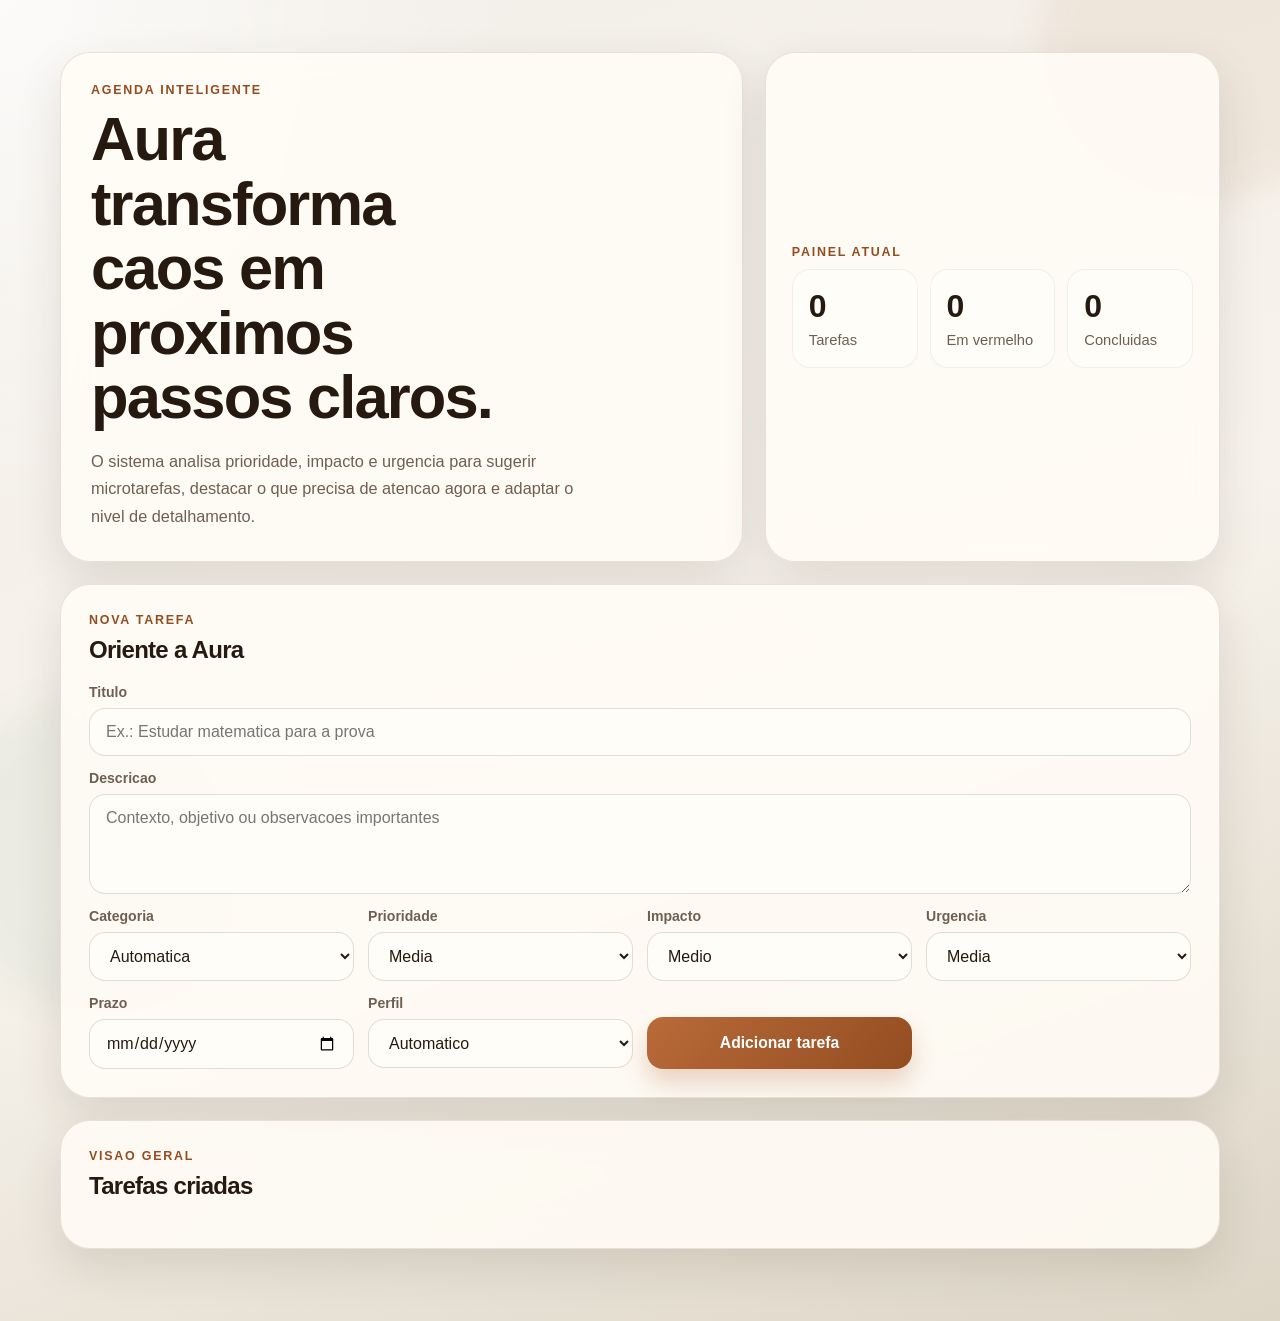
==== fontend/index.html @ 4afb84b1 "primeiro commit" ====
<!DOCTYPE html>
<html lang="pt-BR">
<head>
    <meta charset="UTF-8">
    <meta name="viewport" content="width=device-width, initial-scale=1.0">
    <title>AURA</title>
    <link rel="stylesheet" href="style.css">
</head>
<body>
    <main class="app-shell">
        <section class="hero">
            <div class="hero-copy-block">
                <p class="eyebrow">Agenda inteligente</p>
                <h1>Aura transforma caos em proximos passos claros.</h1>
                <p class="hero-copy">
                    O sistema analisa prioridade, impacto e urgencia para sugerir microtarefas,
                    destacar o que precisa de atencao agora e adaptar o nivel de detalhamento.
                </p>
            </div>

            <div class="hero-card">
                <p class="section-label">Painel atual</p>
                <div class="hero-metrics">
                    <div>
                        <strong id="metric-total">0</strong>
                        <span>Tarefas</span>
                    </div>
                    <div>
                        <strong id="metric-alerta">0</strong>
                        <span>Em vermelho</span>
                    </div>
                    <div>
                        <strong id="metric-concluidas">0</strong>
                        <span>Concluidas</span>
                    </div>
                </div>
            </div>
        </section>

        <section class="panel">
            <div class="panel-header">
                <div>
                    <p class="section-label">Nova tarefa</p>
                    <h2>Oriente a Aura</h2>
                </div>
            </div>

            <div class="composer">
                <div class="field field-full">
                    <label for="titulo">Titulo</label>
                    <input id="titulo" placeholder="Ex.: Estudar matematica para a prova">
                </div>

                <div class="field field-full">
                    <label for="descricao">Descricao</label>
                    <textarea id="descricao" placeholder="Contexto, objetivo ou observacoes importantes"></textarea>
                </div>

                <div class="field">
                    <label for="categoria">Categoria</label>
                    <select id="categoria">
                        <option value="">Automatica</option>
                        <option value="estudo">Estudo</option>
                        <option value="trabalho">Trabalho</option>
                        <option value="saude">Saude</option>
                        <option value="geral">Geral</option>
                    </select>
                </div>

                <div class="field">
                    <label for="prioridade">Prioridade</label>
                    <select id="prioridade">
                        <option value="baixa">Baixa</option>
                        <option value="media" selected>Media</option>
                        <option value="alta">Alta</option>
                    </select>
                </div>

                <div class="field">
                    <label for="impacto">Impacto</label>
                    <select id="impacto">
                        <option value="1">Baixo</option>
                        <option value="2" selected>Medio</option>
                        <option value="3">Alto</option>
                    </select>
                </div>

                <div class="field">
                    <label for="urgencia">Urgencia</label>
                    <select id="urgencia">
                        <option value="1">Baixa</option>
                        <option value="2" selected>Media</option>
                        <option value="3">Alta</option>
                    </select>
                </div>

                <div class="field">
                    <label for="prazo">Prazo</label>
                    <input id="prazo" type="date">
                </div>

                <div class="field">
                    <label for="perfil">Perfil</label>
                    <select id="perfil">
                        <option value="">Automatico</option>
                        <option value="simples">Simples</option>
                        <option value="medio">Medio</option>
                        <option value="detalhista">Detalhista</option>
                    </select>
                </div>

                <div class="field actions">
                    <button onclick="criar()">Adicionar tarefa</button>
                </div>
            </div>
        </section>

        <section class="panel">
            <div class="panel-header">
                <div>
                    <p class="section-label">Visao geral</p>
                    <h2>Tarefas criadas</h2>
                </div>
            </div>

            <ul id="lista" class="task-list"></ul>
        </section>
    </main>

    <script src="script.js"></script>
</body>
</html>
---- fontend/style.css ----
:root {
    --bg: #f2eee8;
    --bg-accent: #ddd5c6;
    --surface: rgba(255, 252, 246, 0.9);
    --surface-strong: #fffdf8;
    --line: rgba(92, 76, 57, 0.14);
    --text: #26190f;
    --muted: #6f5f51;
    --brand: #b96a39;
    --brand-strong: #934d21;
    --brand-soft: rgba(185, 106, 57, 0.12);
    --danger-soft: rgba(199, 70, 57, 0.14);
    --warn-soft: rgba(209, 143, 45, 0.18);
    --safe-soft: rgba(78, 138, 98, 0.16);
    --danger: #c74639;
    --warn: #b17a12;
    --safe: #2f8f57;
    --shadow: 0 18px 45px rgba(61, 42, 22, 0.12);
    --radius-lg: 30px;
    --radius-md: 20px;
    --radius-sm: 14px;
}

* {
    box-sizing: border-box;
}

body {
    margin: 0;
    min-height: 100vh;
    font-family: "Segoe UI", "Trebuchet MS", sans-serif;
    color: var(--text);
    background:
        radial-gradient(circle at top left, rgba(255, 255, 255, 0.76), transparent 28%),
        linear-gradient(160deg, var(--bg) 0%, #f7f3ec 52%, var(--bg-accent) 100%);
}

body::before,
body::after {
    content: "";
    position: fixed;
    width: 320px;
    height: 320px;
    border-radius: 50%;
    pointer-events: none;
    filter: blur(18px);
    opacity: 0.45;
    z-index: 0;
}

body::before {
    top: -120px;
    right: -80px;
    background: rgba(185, 106, 57, 0.18);
}

body::after {
    bottom: -110px;
    left: -60px;
    background: rgba(78, 138, 98, 0.14);
}

.app-shell {
    position: relative;
    z-index: 1;
    width: min(1160px, calc(100% - 32px));
    margin: 0 auto;
    padding: 52px 0 72px;
}

.hero {
    display: grid;
    grid-template-columns: minmax(0, 1.2fr) minmax(280px, 0.8fr);
    gap: 22px;
    align-items: stretch;
    margin-bottom: 22px;
}

.hero-copy-block,
.hero-card,
.panel {
    background: var(--surface);
    border: 1px solid var(--line);
    border-radius: var(--radius-lg);
    box-shadow: var(--shadow);
    backdrop-filter: blur(16px);
}

.hero-copy-block {
    padding: 30px;
}

.hero-card {
    padding: 26px;
    display: flex;
    flex-direction: column;
    justify-content: center;
}

.eyebrow,
.section-label {
    margin: 0 0 10px;
    font-size: 0.78rem;
    font-weight: 700;
    letter-spacing: 0.14em;
    text-transform: uppercase;
    color: var(--brand-strong);
}

.hero h1,
.panel h2 {
    margin: 0;
    line-height: 1.05;
    letter-spacing: -0.03em;
}

.hero h1 {
    font-size: clamp(2.2rem, 4.8vw, 4.2rem);
    max-width: 12ch;
}

.hero-copy {
    margin: 18px 0 0;
    max-width: 56ch;
    font-size: 1.02rem;
    line-height: 1.7;
    color: var(--muted);
}

.hero-metrics {
    display: grid;
    grid-template-columns: repeat(3, 1fr);
    gap: 12px;
}

.hero-metrics div {
    background: var(--surface-strong);
    border-radius: 18px;
    padding: 18px 16px;
    border: 1px solid rgba(92, 76, 57, 0.08);
}

.hero-metrics strong {
    display: block;
    font-size: 2rem;
    margin-bottom: 6px;
}

.hero-metrics span {
    color: var(--muted);
    font-size: 0.92rem;
}

.panel {
    padding: 28px;
}

.panel + .panel {
    margin-top: 22px;
}

.panel-header {
    display: flex;
    align-items: center;
    justify-content: space-between;
    gap: 16px;
    margin-bottom: 22px;
}

.composer {
    display: grid;
    grid-template-columns: repeat(4, minmax(0, 1fr));
    gap: 14px;
}

.field {
    display: flex;
    flex-direction: column;
    gap: 8px;
}

.field-full {
    grid-column: 1 / -1;
}

.field.actions {
    justify-content: flex-end;
}

label {
    font-size: 0.88rem;
    color: var(--muted);
    font-weight: 600;
}

input,
select,
textarea,
button {
    font: inherit;
}

input,
select,
textarea {
    width: 100%;
    padding: 14px 16px;
    border: 1px solid rgba(94, 74, 52, 0.18);
    border-radius: 16px;
    background: var(--surface-strong);
    color: var(--text);
    outline: none;
    transition: border-color 0.2s ease, box-shadow 0.2s ease, transform 0.2s ease;
}

textarea {
    min-height: 100px;
    resize: vertical;
}

input:focus,
select:focus,
textarea:focus {
    border-color: rgba(185, 106, 57, 0.48);
    box-shadow: 0 0 0 4px var(--brand-soft);
    transform: translateY(-1px);
}

button {
    border: none;
    border-radius: 16px;
    padding: 0 22px;
    min-height: 52px;
    background: linear-gradient(135deg, var(--brand) 0%, var(--brand-strong) 100%);
    color: white;
    font-size: 0.98rem;
    font-weight: 700;
    cursor: pointer;
    transition: transform 0.2s ease, box-shadow 0.2s ease, filter 0.2s ease;
    box-shadow: 0 14px 24px rgba(169, 85, 37, 0.24);
}

button:hover {
    transform: translateY(-1px);
    filter: brightness(1.03);
}

.ghost-button {
    min-height: 40px;
    padding: 0 14px;
    font-size: 0.9rem;
    background: rgba(38, 25, 15, 0.06);
    color: var(--text);
    box-shadow: none;
}

.task-list,
.micro-list {
    list-style: none;
    margin: 0;
    padding: 0;
}

.task-list {
    display: grid;
    gap: 18px;
}

.task-card {
    background: var(--surface-strong);
    border: 1px solid rgba(94, 74, 52, 0.1);
    border-left: 6px solid transparent;
    border-radius: var(--radius-md);
    padding: 18px;
    box-shadow: 0 10px 24px rgba(61, 42, 22, 0.06);
}

.task-card.tone-vermelho {
    border-left-color: var(--danger);
}

.task-card.tone-amarelo {
    border-left-color: var(--warn);
}

.task-card.tone-verde {
    border-left-color: var(--safe);
}

.task-head {
    display: flex;
    justify-content: space-between;
    gap: 12px;
    align-items: flex-start;
    margin-bottom: 14px;
}

.task-title-block strong {
    display: block;
    font-size: 1.08rem;
    margin-bottom: 6px;
}

.task-title-block p,
.task-description,
.history-note,
.micro-heading,
.progress-label {
    margin: 0;
    color: var(--muted);
    line-height: 1.5;
}

.task-meta {
    display: flex;
    gap: 8px;
    flex-wrap: wrap;
    margin-bottom: 14px;
}

.badge {
    display: inline-flex;
    align-items: center;
    gap: 8px;
    padding: 8px 12px;
    border-radius: 999px;
    background: rgba(38, 25, 15, 0.06);
    color: var(--text);
    font-size: 0.84rem;
    font-weight: 600;
}

.badge-pill {
    text-transform: capitalize;
}

.tone-vermelho {
    background: var(--danger-soft);
    color: var(--danger);
}

.tone-amarelo {
    background: var(--warn-soft);
    color: var(--warn);
}

.tone-verde {
    background: var(--safe-soft);
    color: var(--safe);
}

.task-description {
    margin-bottom: 14px;
}

.progress-wrapper {
    margin-bottom: 14px;
}

.progress-label {
    margin-bottom: 8px;
    font-size: 0.9rem;
}

.progress-track {
    width: 100%;
    height: 12px;
    background: rgba(38, 25, 15, 0.08);
    border-radius: 999px;
    overflow: hidden;
}

.progress-fill {
    height: 100%;
    border-radius: 999px;
}

.progress-fill.tone-vermelho {
    background: linear-gradient(90deg, #de776a 0%, var(--danger) 100%);
}

.progress-fill.tone-amarelo {
    background: linear-gradient(90deg, #e6c36e 0%, var(--warn) 100%);
}

.progress-fill.tone-verde {
    background: linear-gradient(90deg, #74be90 0%, var(--safe) 100%);
}

.history-note {
    margin-bottom: 12px;
    font-size: 0.9rem;
}

.micro-heading {
    margin-bottom: 10px;
    font-weight: 700;
    color: var(--text);
}

.micro-list {
    display: grid;
    gap: 10px;
}

.micro-list li {
    display: flex;
    justify-content: space-between;
    gap: 12px;
    align-items: center;
    padding: 13px 14px;
    border-radius: var(--radius-sm);
    background: #f7f1e8;
}

.micro-copy {
    display: flex;
    flex-direction: column;
    gap: 4px;
}

.micro-copy strong {
    font-size: 0.96rem;
}

.micro-copy span {
    color: var(--muted);
    font-size: 0.88rem;
}

.micro-list li.is-done {
    opacity: 0.8;
    background: rgba(78, 138, 98, 0.12);
}

@media (max-width: 920px) {
    .hero {
        grid-template-columns: 1fr;
    }

    .composer {
        grid-template-columns: repeat(2, minmax(0, 1fr));
    }
}

@media (max-width: 720px) {
    .app-shell {
        width: min(100% - 18px, 1160px);
        padding: 24px 0 44px;
    }

    .hero-copy-block,
    .hero-card,
    .panel {
        padding: 20px;
        border-radius: 22px;
    }

    .hero-metrics {
        grid-template-columns: 1fr;
    }

    .composer {
        grid-template-columns: 1fr;
    }

    .task-head,
    .micro-list li {
        flex-direction: column;
        align-items: stretch;
    }

    button,
    .ghost-button {
        width: 100%;
    }
}
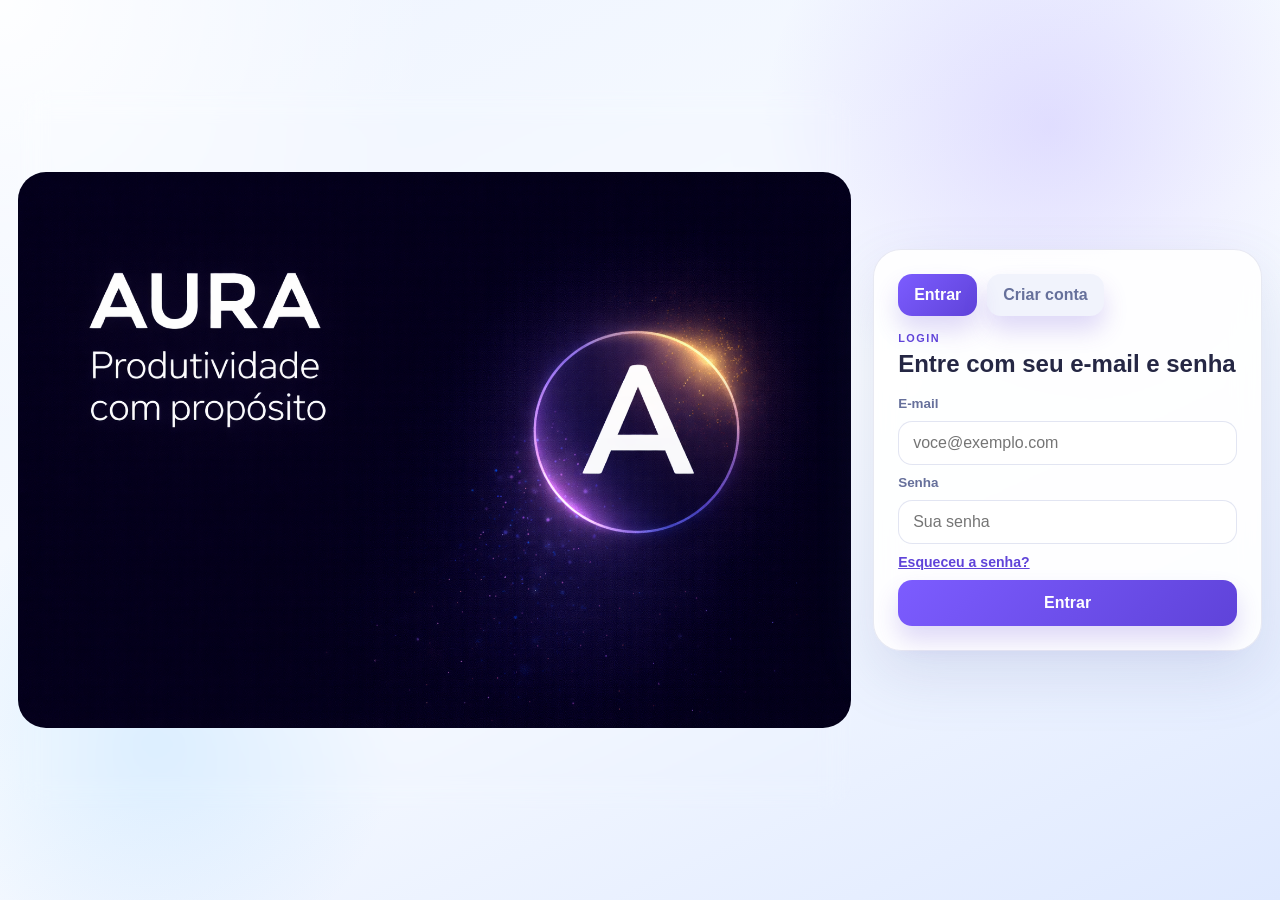
==== commit 96d433a4: "comit agenda" ====
--- a/fontend/index.html
+++ b/fontend/index.html
@@ -7,123 +7,180 @@
     <link rel="stylesheet" href="style.css">
 </head>
 <body>
-    <main class="app-shell">
-        <section class="hero">
-            <div class="hero-copy-block">
-                <p class="eyebrow">Agenda inteligente</p>
-                <h1>Aura transforma caos em proximos passos claros.</h1>
-                <p class="hero-copy">
-                    O sistema analisa prioridade, impacto e urgencia para sugerir microtarefas,
-                    destacar o que precisa de atencao agora e adaptar o nivel de detalhamento.
-                </p>
+    <section id="auth-screen" class="auth-shell">
+        <div class="auth-panel auth-brand-panel">
+            <img src="aura-hero.png" alt="AURA produtividade com propósito" class="auth-brand-image">
+        </div>
+
+        <div class="auth-panel auth-form-panel">
+            <div class="auth-tabs">
+                <button id="tab-login" class="auth-tab is-active" type="button">Entrar</button>
+                <button id="tab-register" class="auth-tab" type="button">Criar conta</button>
             </div>
 
-            <div class="hero-card">
-                <p class="section-label">Painel atual</p>
-                <div class="hero-metrics">
+            <div id="auth-feedback" class="auth-feedback"></div>
+
+            <form id="login-form" class="auth-form">
+                <div class="auth-copy">
+                    <p class="section-label">Login</p>
+                    <h1>Entre com seu e-mail e senha</h1>
+                </div>
+
+                <label for="login-email">E-mail</label>
+                <input id="login-email" type="email" placeholder="voce@exemplo.com" autocomplete="email">
+
+                <label for="login-password">Senha</label>
+                <input id="login-password" type="password" placeholder="Sua senha" autocomplete="current-password">
+                <button type="button" class="forgot-password-button">Esqueceu a senha?</button>
+
+                <button type="submit">Entrar</button>
+            </form>
+
+            <form id="register-form" class="auth-form is-hidden">
+                <div class="auth-copy">
+                    <p class="section-label">Cadastro</p>
+                    <h1>Crie sua conta</h1>
+                </div>
+
+                <label for="register-name">Nome</label>
+                <input id="register-name" type="text" placeholder="Seu nome">
+
+                <label for="register-email">E-mail</label>
+                <input id="register-email" type="email" placeholder="voce@exemplo.com" autocomplete="email">
+
+                <label for="register-password">Senha</label>
+                <input id="register-password" type="password" placeholder="Crie uma senha" autocomplete="new-password">
+
+                <button type="submit">Criar conta</button>
+            </form>
+        </div>
+    </section>
+
+    <main id="app-screen" class="app-shell is-hidden">
+        <header class="app-topbar">
+            <div class="profile-area">
+                <button id="profile-button" class="profile-button" type="button" aria-label="Abrir menu do perfil">
+                    <span id="profile-initial">A</span>
+                </button>
+                <div id="profile-menu" class="profile-menu">
+                    <p id="profile-name">Perfil AURA</p>
+                    <p id="profile-email" class="profile-email"></p>
+                    <button id="logout-button" type="button" class="logout-button">Logout</button>
+                </div>
+            </div>
+        </header>
+
+        <section class="intro-grid">
+            <article class="brand-card">
+                <img src="aura-logo-card.png" alt="Logo AURA" class="brand-card-logo">
+                <div class="brand-card-copy">
+                    <strong>AURA</strong>
+                    <span>produtividade com propósito</span>
+                </div>
+            </article>
+
+            <section class="composer-card">
+                <div class="composer-header">
                     <div>
-                        <strong id="metric-total">0</strong>
-                        <span>Tarefas</span>
+                        <p class="section-label">Nova tarefa</p>
+                        <h2>Oriente a aura...</h2>
                     </div>
-                    <div>
-                        <strong id="metric-alerta">0</strong>
-                        <span>Em vermelho</span>
+                    <p class="composer-copy">Adicione suas tarefas em uma area mais objetiva e acompanhe tudo no quadro logo abaixo.</p>
+                </div>
+
+                <div class="composer compact-composer">
+                    <div class="field field-wide">
+                        <label for="titulo">Tarefa</label>
+                        <input id="titulo" placeholder="Ex.: Estudar matematica para a prova">
                     </div>
-                    <div>
-                        <strong id="metric-concluidas">0</strong>
-                        <span>Concluidas</span>
+
+                    <div class="field field-wide">
+                        <label for="descricao">Descricao</label>
+                        <textarea id="descricao" placeholder="Contexto, objetivo ou observacoes importantes"></textarea>
+                    </div>
+
+                    <div class="field">
+                        <label for="categoria">Categoria</label>
+                        <select id="categoria">
+                            <option value="">Automatica</option>
+                            <option value="estudo">Estudo</option>
+                            <option value="trabalho">Trabalho</option>
+                            <option value="saude">Saude</option>
+                            <option value="geral">Geral</option>
+                        </select>
+                    </div>
+
+                    <div class="field">
+                        <label for="prioridade">Prioridade</label>
+                        <select id="prioridade">
+                            <option value="baixa">Baixa</option>
+                            <option value="media" selected>Media</option>
+                            <option value="alta">Alta</option>
+                        </select>
+                    </div>
+
+                    <div class="field">
+                        <label for="prazo">Prazo</label>
+                        <input id="prazo" type="date">
+                    </div>
+
+                    <div class="field actions">
+                        <button onclick="criar()">Adicionar tarefa</button>
+                    </div>
+                </div>
+            </section>
+        </section>
+
+        <section class="board-panel">
+            <div class="board-header">
+                <div>
+                    <p class="section-label">Quadro</p>
+                    <h2>Suas tarefas em destaque</h2>
+                </div>
+                <div class="board-summary">
+                    <p class="board-copy" id="hero-note">Crie sua primeira tarefa para ver o ritmo da semana.</p>
+                    <div class="priority-legend">
+                        <span class="legend-item legend-red">Vermelho = urgencia alta</span>
+                        <span class="legend-item legend-yellow">Amarelo = intermediaria</span>
+                        <span class="legend-item legend-green">Verde = prioridade baixa</span>
                     </div>
                 </div>
             </div>
-        </section>
 
-        <section class="panel">
-            <div class="panel-header">
-                <div>
-                    <p class="section-label">Nova tarefa</p>
-                    <h2>Oriente a Aura</h2>
-                </div>
+            <div class="kanban-board">
+                <section class="kanban-column column-fazer">
+                    <div class="kanban-header">
+                        <div>
+                            <p class="section-label">Pendentes</p>
+                            <h3>Tarefas pendentes</h3>
+                        </div>
+                        <span class="group-counter" id="contador-fazer">0</span>
+                    </div>
+                    <ul id="lista-fazer" class="task-list"></ul>
+                </section>
+
+                <section class="kanban-column column-fazendo">
+                    <div class="kanban-header">
+                        <div>
+                            <p class="section-label">Em andamento</p>
+                            <h3>Tarefas em andamento</h3>
+                        </div>
+                        <span class="group-counter" id="contador-fazendo">0</span>
+                    </div>
+                    <ul id="lista-fazendo" class="task-list"></ul>
+                </section>
+
+                <section class="kanban-column column-feito">
+                    <div class="kanban-header">
+                        <div>
+                            <p class="section-label">Concluidas</p>
+                            <h3>Tarefas concluídas</h3>
+                        </div>
+                        <span class="group-counter" id="contador-feito">0</span>
+                    </div>
+                    <ul id="lista-feito" class="task-list"></ul>
+                </section>
             </div>
-
-            <div class="composer">
-                <div class="field field-full">
-                    <label for="titulo">Titulo</label>
-                    <input id="titulo" placeholder="Ex.: Estudar matematica para a prova">
-                </div>
-
-                <div class="field field-full">
-                    <label for="descricao">Descricao</label>
-                    <textarea id="descricao" placeholder="Contexto, objetivo ou observacoes importantes"></textarea>
-                </div>
-
-                <div class="field">
-                    <label for="categoria">Categoria</label>
-                    <select id="categoria">
-                        <option value="">Automatica</option>
-                        <option value="estudo">Estudo</option>
-                        <option value="trabalho">Trabalho</option>
-                        <option value="saude">Saude</option>
-                        <option value="geral">Geral</option>
-                    </select>
-                </div>
-
-                <div class="field">
-                    <label for="prioridade">Prioridade</label>
-                    <select id="prioridade">
-                        <option value="baixa">Baixa</option>
-                        <option value="media" selected>Media</option>
-                        <option value="alta">Alta</option>
-                    </select>
-                </div>
-
-                <div class="field">
-                    <label for="impacto">Impacto</label>
-                    <select id="impacto">
-                        <option value="1">Baixo</option>
-                        <option value="2" selected>Medio</option>
-                        <option value="3">Alto</option>
-                    </select>
-                </div>
-
-                <div class="field">
-                    <label for="urgencia">Urgencia</label>
-                    <select id="urgencia">
-                        <option value="1">Baixa</option>
-                        <option value="2" selected>Media</option>
-                        <option value="3">Alta</option>
-                    </select>
-                </div>
-
-                <div class="field">
-                    <label for="prazo">Prazo</label>
-                    <input id="prazo" type="date">
-                </div>
-
-                <div class="field">
-                    <label for="perfil">Perfil</label>
-                    <select id="perfil">
-                        <option value="">Automatico</option>
-                        <option value="simples">Simples</option>
-                        <option value="medio">Medio</option>
-                        <option value="detalhista">Detalhista</option>
-                    </select>
-                </div>
-
-                <div class="field actions">
-                    <button onclick="criar()">Adicionar tarefa</button>
-                </div>
-            </div>
-        </section>
-
-        <section class="panel">
-            <div class="panel-header">
-                <div>
-                    <p class="section-label">Visao geral</p>
-                    <h2>Tarefas criadas</h2>
-                </div>
-            </div>
-
-            <ul id="lista" class="task-list"></ul>
         </section>
     </main>
 
--- a/fontend/style.css
+++ b/fontend/style.css
@@ -1,24 +1,25 @@
 :root {
-    --bg: #f2eee8;
-    --bg-accent: #ddd5c6;
-    --surface: rgba(255, 252, 246, 0.9);
-    --surface-strong: #fffdf8;
-    --line: rgba(92, 76, 57, 0.14);
-    --text: #26190f;
-    --muted: #6f5f51;
-    --brand: #b96a39;
-    --brand-strong: #934d21;
-    --brand-soft: rgba(185, 106, 57, 0.12);
-    --danger-soft: rgba(199, 70, 57, 0.14);
-    --warn-soft: rgba(209, 143, 45, 0.18);
-    --safe-soft: rgba(78, 138, 98, 0.16);
-    --danger: #c74639;
-    --warn: #b17a12;
-    --safe: #2f8f57;
-    --shadow: 0 18px 45px rgba(61, 42, 22, 0.12);
-    --radius-lg: 30px;
-    --radius-md: 20px;
-    --radius-sm: 14px;
+    --bg: #eef4ff;
+    --bg-accent: #dfe9ff;
+    --violet: #7c5cff;
+    --violet-strong: #5f43d9;
+    --sky: #83c8ff;
+    --surface: rgba(255, 255, 255, 0.9);
+    --surface-strong: #ffffff;
+    --text: #252744;
+    --muted: #66709b;
+    --line: rgba(91, 100, 163, 0.14);
+    --danger: #ef5350;
+    --danger-soft: rgba(239, 83, 80, 0.16);
+    --warn: #f2c94c;
+    --warn-soft: rgba(242, 201, 76, 0.18);
+    --safe: #43c27c;
+    --safe-soft: rgba(67, 194, 124, 0.16);
+    --shadow: 0 24px 60px rgba(92, 103, 171, 0.16);
+    --radius-xl: 40px;
+    --radius-lg: 28px;
+    --radius-md: 22px;
+    --radius-sm: 16px;
 }
 
 * {
@@ -28,169 +29,162 @@
 body {
     margin: 0;
     min-height: 100vh;
-    font-family: "Segoe UI", "Trebuchet MS", sans-serif;
+    font-family: "Trebuchet MS", "Segoe UI", sans-serif;
     color: var(--text);
     background:
-        radial-gradient(circle at top left, rgba(255, 255, 255, 0.76), transparent 28%),
-        linear-gradient(160deg, var(--bg) 0%, #f7f3ec 52%, var(--bg-accent) 100%);
-}
-
-body::before,
-body::after {
-    content: "";
-    position: fixed;
-    width: 320px;
-    height: 320px;
-    border-radius: 50%;
-    pointer-events: none;
-    filter: blur(18px);
-    opacity: 0.45;
-    z-index: 0;
-}
-
-body::before {
-    top: -120px;
-    right: -80px;
-    background: rgba(185, 106, 57, 0.18);
-}
-
-body::after {
-    bottom: -110px;
-    left: -60px;
-    background: rgba(78, 138, 98, 0.14);
-}
-
+        radial-gradient(circle at top left, rgba(255, 255, 255, 0.94), transparent 28%),
+        radial-gradient(circle at 82% 14%, rgba(124, 92, 255, 0.18), transparent 22%),
+        radial-gradient(circle at 12% 82%, rgba(131, 200, 255, 0.24), transparent 18%),
+        linear-gradient(155deg, var(--bg) 0%, #f8fbff 52%, var(--bg-accent) 100%);
+}
+
+.is-hidden {
+    display: none !important;
+}
+
+.auth-shell,
 .app-shell {
-    position: relative;
-    z-index: 1;
-    width: min(1160px, calc(100% - 32px));
+    width: min(1320px, calc(100% - 36px));
     margin: 0 auto;
-    padding: 52px 0 72px;
-}
-
-.hero {
+}
+
+.auth-shell {
+    min-height: 100vh;
     display: grid;
-    grid-template-columns: minmax(0, 1.2fr) minmax(280px, 0.8fr);
+    grid-template-columns: minmax(0, 1.5fr) minmax(340px, 0.7fr);
     gap: 22px;
-    align-items: stretch;
-    margin-bottom: 22px;
-}
-
-.hero-copy-block,
-.hero-card,
-.panel {
+    align-items: center;
+    padding: 24px 0;
+}
+
+.auth-panel,
+.brand-card,
+.composer-card,
+.board-panel {
     background: var(--surface);
     border: 1px solid var(--line);
     border-radius: var(--radius-lg);
     box-shadow: var(--shadow);
-    backdrop-filter: blur(16px);
-}
-
-.hero-copy-block {
-    padding: 30px;
-}
-
-.hero-card {
-    padding: 26px;
+    backdrop-filter: blur(14px);
+}
+
+.auth-brand-panel {
+    padding: 0;
+    min-height: 720px;
+    display: flex;
+    align-items: center;
+    justify-content: center;
+    overflow: hidden;
+    border: none;
+    background: transparent;
+    box-shadow: none;
+}
+
+.auth-brand-image,
+.brand-card-image {
+    width: 100%;
+    height: 100%;
+    display: block;
+    border-radius: inherit;
+    object-fit: cover;
+}
+
+.auth-form-panel {
+    padding: 24px;
+}
+
+.auth-tabs {
+    display: flex;
+    gap: 10px;
+    margin-bottom: 16px;
+}
+
+.auth-tab {
+    min-height: 42px;
+    padding: 0 16px;
+    border: none;
+    border-radius: 14px;
+    background: rgba(95, 112, 213, 0.08);
+    color: var(--muted);
+    font-weight: 800;
+    cursor: pointer;
+}
+
+.auth-tab.is-active {
+    background: linear-gradient(135deg, var(--violet) 0%, var(--violet-strong) 100%);
+    color: white;
+}
+
+.auth-feedback {
+    display: none;
+    margin-bottom: 14px;
+    padding: 12px 14px;
+    border-radius: 14px;
+    font-size: 0.9rem;
+    font-weight: 700;
+}
+
+.auth-feedback.is-visible {
+    display: block;
+}
+
+.auth-feedback.type-error {
+    background: var(--danger-soft);
+    color: var(--danger);
+}
+
+.auth-feedback.type-success {
+    background: rgba(67, 194, 124, 0.16);
+    color: var(--safe);
+}
+
+.auth-form {
     display: flex;
     flex-direction: column;
-    justify-content: center;
-}
-
-.eyebrow,
+    gap: 10px;
+}
+
+.forgot-password-button {
+    align-self: flex-start;
+    min-height: auto;
+    padding: 0;
+    background: transparent;
+    box-shadow: none;
+    color: var(--violet-strong);
+    font-size: 0.88rem;
+    font-weight: 700;
+    text-decoration: underline;
+}
+
+.forgot-password-button:hover {
+    transform: none;
+    filter: none;
+}
+
+.auth-copy {
+    margin-bottom: 8px;
+}
+
+.auth-copy h1,
+.composer-header h2,
+.board-header h2,
+.kanban-header h3 {
+    margin: 0;
+}
+
 .section-label {
-    margin: 0 0 10px;
-    font-size: 0.78rem;
-    font-weight: 700;
+    margin: 0 0 6px;
+    font-size: 0.68rem;
+    font-weight: 800;
     letter-spacing: 0.14em;
     text-transform: uppercase;
-    color: var(--brand-strong);
-}
-
-.hero h1,
-.panel h2 {
-    margin: 0;
-    line-height: 1.05;
-    letter-spacing: -0.03em;
-}
-
-.hero h1 {
-    font-size: clamp(2.2rem, 4.8vw, 4.2rem);
-    max-width: 12ch;
-}
-
-.hero-copy {
-    margin: 18px 0 0;
-    max-width: 56ch;
-    font-size: 1.02rem;
-    line-height: 1.7;
+    color: var(--violet-strong);
+}
+
+label {
+    font-size: 0.84rem;
     color: var(--muted);
-}
-
-.hero-metrics {
-    display: grid;
-    grid-template-columns: repeat(3, 1fr);
-    gap: 12px;
-}
-
-.hero-metrics div {
-    background: var(--surface-strong);
-    border-radius: 18px;
-    padding: 18px 16px;
-    border: 1px solid rgba(92, 76, 57, 0.08);
-}
-
-.hero-metrics strong {
-    display: block;
-    font-size: 2rem;
-    margin-bottom: 6px;
-}
-
-.hero-metrics span {
-    color: var(--muted);
-    font-size: 0.92rem;
-}
-
-.panel {
-    padding: 28px;
-}
-
-.panel + .panel {
-    margin-top: 22px;
-}
-
-.panel-header {
-    display: flex;
-    align-items: center;
-    justify-content: space-between;
-    gap: 16px;
-    margin-bottom: 22px;
-}
-
-.composer {
-    display: grid;
-    grid-template-columns: repeat(4, minmax(0, 1fr));
-    gap: 14px;
-}
-
-.field {
-    display: flex;
-    flex-direction: column;
-    gap: 8px;
-}
-
-.field-full {
-    grid-column: 1 / -1;
-}
-
-.field.actions {
-    justify-content: flex-end;
-}
-
-label {
-    font-size: 0.88rem;
-    color: var(--muted);
-    font-weight: 600;
+    font-weight: 700;
 }
 
 input,
@@ -204,40 +198,38 @@
 select,
 textarea {
     width: 100%;
-    padding: 14px 16px;
-    border: 1px solid rgba(94, 74, 52, 0.18);
-    border-radius: 16px;
-    background: var(--surface-strong);
+    padding: 12px 14px;
+    border: 1px solid rgba(97, 111, 181, 0.18);
+    border-radius: 14px;
+    background: rgba(255, 255, 255, 0.92);
     color: var(--text);
     outline: none;
     transition: border-color 0.2s ease, box-shadow 0.2s ease, transform 0.2s ease;
 }
 
 textarea {
-    min-height: 100px;
+    min-height: 64px;
     resize: vertical;
 }
 
 input:focus,
 select:focus,
 textarea:focus {
-    border-color: rgba(185, 106, 57, 0.48);
-    box-shadow: 0 0 0 4px var(--brand-soft);
-    transform: translateY(-1px);
+    border-color: rgba(124, 92, 255, 0.4);
+    box-shadow: 0 0 0 4px rgba(124, 92, 255, 0.12);
 }
 
 button {
+    min-height: 46px;
     border: none;
-    border-radius: 16px;
-    padding: 0 22px;
-    min-height: 52px;
-    background: linear-gradient(135deg, var(--brand) 0%, var(--brand-strong) 100%);
+    border-radius: 14px;
+    padding: 0 18px;
+    background: linear-gradient(135deg, var(--violet) 0%, var(--violet-strong) 100%);
     color: white;
-    font-size: 0.98rem;
-    font-weight: 700;
+    font-weight: 800;
     cursor: pointer;
     transition: transform 0.2s ease, box-shadow 0.2s ease, filter 0.2s ease;
-    box-shadow: 0 14px 24px rgba(169, 85, 37, 0.24);
+    box-shadow: 0 14px 24px rgba(95, 67, 217, 0.2);
 }
 
 button:hover {
@@ -245,13 +237,266 @@
     filter: brightness(1.03);
 }
 
-.ghost-button {
-    min-height: 40px;
-    padding: 0 14px;
-    font-size: 0.9rem;
-    background: rgba(38, 25, 15, 0.06);
-    color: var(--text);
-    box-shadow: none;
+.app-shell {
+    padding: 24px 0 40px;
+}
+
+.app-topbar {
+    display: flex;
+    justify-content: flex-end;
+    margin-bottom: 8px;
+}
+
+.profile-area {
+    position: relative;
+}
+
+.profile-button {
+    width: 52px;
+    height: 52px;
+    min-height: 52px;
+    border-radius: 999px;
+    border: 4px solid rgba(113, 94, 233, 0.24);
+    background: linear-gradient(135deg, #ffffff 0%, #eef4ff 100%);
+    color: var(--violet-strong);
+    box-shadow: 0 14px 24px rgba(95, 67, 217, 0.16);
+    padding: 0;
+}
+
+.profile-button span {
+    font-size: 1.1rem;
+    font-weight: 800;
+}
+
+.profile-menu {
+    position: absolute;
+    top: 62px;
+    right: 0;
+    min-width: 220px;
+    padding: 14px;
+    border-radius: 18px;
+    background: rgba(255, 255, 255, 0.96);
+    border: 1px solid var(--line);
+    box-shadow: var(--shadow);
+    display: none;
+    z-index: 10;
+}
+
+.profile-menu.is-open {
+    display: block;
+}
+
+.profile-menu p {
+    margin: 0;
+}
+
+.profile-email {
+    margin-top: 4px !important;
+    margin-bottom: 12px !important;
+    color: var(--muted);
+    font-size: 0.88rem;
+}
+
+.logout-button {
+    width: 100%;
+    min-height: 42px;
+    border: none;
+    border-radius: 14px;
+    background: linear-gradient(135deg, rgba(124, 92, 255, 0.14), rgba(131, 200, 255, 0.2));
+    color: var(--violet-strong);
+    font-weight: 700;
+    cursor: pointer;
+}
+
+.intro-grid {
+    display: grid;
+    grid-template-columns: 190px minmax(0, 1fr);
+    gap: 18px;
+    align-items: stretch;
+    margin-bottom: 18px;
+}
+
+.brand-card {
+    padding: 8px 10px;
+    display: flex;
+    flex-direction: column;
+    align-items: center;
+    justify-content: center;
+    gap: 8px;
+}
+
+.brand-card-logo {
+    width: 100%;
+    max-width: 82px;
+    aspect-ratio: 1 / 1;
+    display: block;
+    border-radius: 50%;
+    object-fit: cover;
+    box-shadow: 0 18px 34px rgba(88, 98, 165, 0.18);
+}
+
+.brand-card-copy {
+    display: flex;
+    flex-direction: column;
+    gap: 4px;
+    align-items: center;
+    text-align: center;
+}
+
+.brand-card-copy strong {
+    font-size: clamp(1.55rem, 3vw, 2rem);
+    letter-spacing: -0.06em;
+    color: var(--violet-strong);
+}
+
+.brand-card-copy span {
+    font-size: 0.8rem;
+    color: var(--muted);
+    line-height: 1.2;
+    max-width: 15ch;
+}
+
+.composer-card {
+    padding: 12px 14px 14px;
+}
+
+.composer-header {
+    display: flex;
+    justify-content: space-between;
+    gap: 16px;
+    align-items: flex-start;
+    margin-bottom: 8px;
+}
+
+.composer-copy,
+.board-copy {
+    margin: 0;
+    max-width: 380px;
+    color: var(--muted);
+    line-height: 1.5;
+    font-size: 0.95rem;
+}
+
+.compact-composer {
+    display: grid;
+    grid-template-columns: repeat(4, minmax(0, 1fr));
+    gap: 10px;
+}
+
+.field {
+    display: flex;
+    flex-direction: column;
+    gap: 6px;
+}
+
+.field-wide {
+    grid-column: span 2;
+}
+
+.field.actions {
+    justify-content: flex-end;
+}
+
+.board-panel {
+    padding: 16px;
+    border-radius: var(--radius-xl);
+}
+
+.board-header {
+    display: flex;
+    justify-content: space-between;
+    gap: 16px;
+    align-items: flex-start;
+    margin-bottom: 12px;
+}
+
+.board-summary {
+    display: flex;
+    flex-direction: column;
+    gap: 10px;
+    align-items: flex-end;
+}
+
+.priority-legend {
+    display: flex;
+    flex-wrap: wrap;
+    gap: 8px;
+    justify-content: flex-end;
+}
+
+.legend-item {
+    display: inline-flex;
+    align-items: center;
+    gap: 8px;
+    padding: 8px 12px;
+    border-radius: 999px;
+    font-size: 0.8rem;
+    font-weight: 700;
+    background: rgba(255, 255, 255, 0.8);
+    border: 1px solid rgba(94, 112, 194, 0.1);
+}
+
+.legend-red {
+    color: var(--danger);
+    background: var(--danger-soft);
+}
+
+.legend-yellow {
+    color: #bd8c00;
+    background: var(--warn-soft);
+}
+
+.legend-green {
+    color: var(--safe);
+    background: var(--safe-soft);
+}
+
+.kanban-board {
+    display: grid;
+    grid-template-columns: repeat(3, minmax(0, 1fr));
+    gap: 18px;
+    align-items: start;
+}
+
+.kanban-column {
+    min-width: 0;
+    min-height: 470px;
+    padding: 13px;
+    border-radius: 30px;
+    border: 1px solid var(--line);
+    box-shadow: inset 0 1px 0 rgba(255, 255, 255, 0.4);
+}
+
+.column-fazer {
+    background: linear-gradient(180deg, rgba(255, 255, 255, 0.92), rgba(241, 255, 246, 0.9));
+}
+
+.column-fazendo {
+    background: linear-gradient(180deg, rgba(255, 255, 255, 0.92), rgba(247, 241, 255, 0.9));
+}
+
+.column-feito {
+    background: linear-gradient(180deg, rgba(255, 255, 255, 0.92), rgba(240, 247, 255, 0.9));
+}
+
+.kanban-header {
+    display: flex;
+    justify-content: space-between;
+    gap: 12px;
+    align-items: center;
+    padding: 12px 12px 16px;
+}
+
+.group-counter {
+    min-width: 44px;
+    height: 44px;
+    display: inline-flex;
+    align-items: center;
+    justify-content: center;
+    border-radius: 999px;
+    background: rgba(124, 92, 255, 0.14);
+    color: var(--violet-strong);
+    font-weight: 800;
 }
 
 .task-list,
@@ -263,28 +508,27 @@
 
 .task-list {
     display: grid;
-    gap: 18px;
+    gap: 14px;
 }
 
 .task-card {
-    background: var(--surface-strong);
-    border: 1px solid rgba(94, 74, 52, 0.1);
-    border-left: 6px solid transparent;
-    border-radius: var(--radius-md);
-    padding: 18px;
-    box-shadow: 0 10px 24px rgba(61, 42, 22, 0.06);
+    background: linear-gradient(180deg, rgba(255, 255, 255, 0.98), rgba(244, 248, 255, 0.95));
+    border: 1px solid rgba(96, 111, 184, 0.12);
+    border-radius: 24px;
+    padding: 16px;
+    box-shadow: 0 14px 28px rgba(88, 98, 165, 0.12);
 }
 
 .task-card.tone-vermelho {
-    border-left-color: var(--danger);
+    box-shadow: inset 0 0 0 3px rgba(239, 83, 80, 0.7);
 }
 
 .task-card.tone-amarelo {
-    border-left-color: var(--warn);
+    box-shadow: inset 0 0 0 3px rgba(242, 201, 76, 0.8);
 }
 
 .task-card.tone-verde {
-    border-left-color: var(--safe);
+    box-shadow: inset 0 0 0 3px rgba(67, 194, 124, 0.72);
 }
 
 .task-head {
@@ -292,12 +536,21 @@
     justify-content: space-between;
     gap: 12px;
     align-items: flex-start;
-    margin-bottom: 14px;
+    margin-bottom: 12px;
+}
+
+.task-head-actions,
+.task-footer,
+.micro-actions {
+    display: flex;
+    flex-wrap: wrap;
+    gap: 8px;
+    justify-content: flex-end;
 }
 
 .task-title-block strong {
     display: block;
-    font-size: 1.08rem;
+    font-size: 1.05rem;
     margin-bottom: 6px;
 }
 
@@ -305,29 +558,40 @@
 .task-description,
 .history-note,
 .micro-heading,
-.progress-label {
+.progress-label,
+.micro-tip {
     margin: 0;
     color: var(--muted);
-    line-height: 1.5;
+    line-height: 1.45;
 }
 
 .task-meta {
     display: flex;
     gap: 8px;
     flex-wrap: wrap;
-    margin-bottom: 14px;
-}
-
-.badge {
+    margin-bottom: 12px;
+}
+
+.badge,
+.micro-status,
+.badge-summary {
     display: inline-flex;
     align-items: center;
     gap: 8px;
     padding: 8px 12px;
     border-radius: 999px;
-    background: rgba(38, 25, 15, 0.06);
+    font-size: 0.8rem;
+    font-weight: 700;
+}
+
+.badge {
+    background: rgba(95, 112, 213, 0.08);
     color: var(--text);
-    font-size: 0.84rem;
-    font-weight: 600;
+}
+
+.badge-summary {
+    background: rgba(95, 112, 213, 0.06);
+    color: var(--muted);
 }
 
 .badge-pill {
@@ -341,7 +605,7 @@
 
 .tone-amarelo {
     background: var(--warn-soft);
-    color: var(--warn);
+    color: #bd8c00;
 }
 
 .tone-verde {
@@ -349,25 +613,28 @@
     color: var(--safe);
 }
 
-.task-description {
-    margin-bottom: 14px;
-}
-
 .progress-wrapper {
-    margin-bottom: 14px;
+    margin-bottom: 12px;
 }
 
 .progress-label {
     margin-bottom: 8px;
-    font-size: 0.9rem;
+    font-size: 0.88rem;
 }
 
 .progress-track {
     width: 100%;
-    height: 12px;
-    background: rgba(38, 25, 15, 0.08);
+    height: 11px;
+    background: rgba(95, 112, 213, 0.1);
     border-radius: 999px;
     overflow: hidden;
+}
+
+.progress-summary {
+    display: flex;
+    flex-wrap: wrap;
+    gap: 8px;
+    margin-top: 10px;
 }
 
 .progress-fill {
@@ -376,25 +643,36 @@
 }
 
 .progress-fill.tone-vermelho {
-    background: linear-gradient(90deg, #de776a 0%, var(--danger) 100%);
+    background: linear-gradient(90deg, #ff928f 0%, var(--danger) 100%);
 }
 
 .progress-fill.tone-amarelo {
-    background: linear-gradient(90deg, #e6c36e 0%, var(--warn) 100%);
+    background: linear-gradient(90deg, #ffe58f 0%, #f2c94c 100%);
 }
 
 .progress-fill.tone-verde {
-    background: linear-gradient(90deg, #74be90 0%, var(--safe) 100%);
+    background: linear-gradient(90deg, #77ddb0 0%, var(--safe) 100%);
 }
 
 .history-note {
     margin-bottom: 12px;
-    font-size: 0.9rem;
+    font-size: 0.88rem;
+}
+
+.micro-section {
+    margin-top: 10px;
+}
+
+.micro-header {
+    display: flex;
+    justify-content: space-between;
+    gap: 12px;
+    align-items: center;
+    margin-bottom: 10px;
 }
 
 .micro-heading {
-    margin-bottom: 10px;
-    font-weight: 700;
+    font-weight: 800;
     color: var(--text);
 }
 
@@ -407,10 +685,11 @@
     display: flex;
     justify-content: space-between;
     gap: 12px;
-    align-items: center;
-    padding: 13px 14px;
-    border-radius: var(--radius-sm);
-    background: #f7f1e8;
+    align-items: flex-start;
+    padding: 12px;
+    border-radius: 18px;
+    background: rgba(255, 255, 255, 0.9);
+    border: 1px solid rgba(94, 112, 194, 0.1);
 }
 
 .micro-copy {
@@ -420,58 +699,139 @@
 }
 
 .micro-copy strong {
-    font-size: 0.96rem;
+    font-size: 0.94rem;
 }
 
 .micro-copy span {
     color: var(--muted);
+    font-size: 0.86rem;
+}
+
+.micro-status.status-sugerida {
+    background: var(--warn-soft);
+    color: #bd8c00;
+}
+
+.micro-status.status-aceita {
+    background: rgba(131, 200, 255, 0.2);
+    color: #2f7ed6;
+}
+
+.micro-status.status-concluida {
+    background: var(--safe-soft);
+    color: var(--safe);
+}
+
+.ghost-button {
+    min-height: 38px;
+    padding: 0 13px;
     font-size: 0.88rem;
-}
-
-.micro-list li.is-done {
-    opacity: 0.8;
-    background: rgba(78, 138, 98, 0.12);
-}
-
-@media (max-width: 920px) {
-    .hero {
+    background: rgba(95, 112, 213, 0.08);
+    color: var(--text);
+    box-shadow: none;
+}
+
+.action-accept {
+    background: rgba(67, 194, 124, 0.16);
+    color: #1c8c53;
+}
+
+.action-reject,
+.action-delete {
+    background: rgba(239, 83, 80, 0.14);
+    color: #c74845;
+}
+
+.action-complete {
+    background: rgba(131, 200, 255, 0.22);
+    color: #287ec7;
+}
+
+.action-finish-task {
+    background: linear-gradient(135deg, rgba(124, 92, 255, 0.14), rgba(131, 200, 255, 0.2));
+    color: var(--violet-strong);
+}
+
+.empty-state {
+    display: flex;
+    flex-direction: column;
+    gap: 8px;
+    padding: 22px;
+    border-radius: 22px;
+    border: 2px dashed rgba(109, 127, 207, 0.18);
+    background: rgba(255, 255, 255, 0.66);
+    color: var(--muted);
+}
+
+.empty-state strong {
+    color: var(--text);
+}
+
+@media (max-width: 1120px) {
+    .auth-shell,
+    .intro-grid,
+    .kanban-board {
         grid-template-columns: 1fr;
     }
 
-    .composer {
-        grid-template-columns: repeat(2, minmax(0, 1fr));
-    }
-}
-
-@media (max-width: 720px) {
+    .auth-brand-panel {
+        min-height: 420px;
+    }
+
+    .compact-composer {
+        grid-template-columns: repeat(3, minmax(0, 1fr));
+    }
+
+    .field-wide {
+        grid-column: 1 / -1;
+    }
+
+    .kanban-column {
+        min-height: auto;
+    }
+}
+
+@media (max-width: 760px) {
+    .auth-shell,
     .app-shell {
-        width: min(100% - 18px, 1160px);
-        padding: 24px 0 44px;
-    }
-
-    .hero-copy-block,
-    .hero-card,
-    .panel {
-        padding: 20px;
-        border-radius: 22px;
-    }
-
-    .hero-metrics {
-        grid-template-columns: 1fr;
-    }
-
-    .composer {
-        grid-template-columns: 1fr;
-    }
-
+        width: min(100% - 18px, 1320px);
+    }
+
+    .auth-shell {
+        padding: 18px 0;
+    }
+
+    .app-shell {
+        padding: 18px 0 28px;
+    }
+
+    .composer-header,
+    .board-header,
     .task-head,
+    .micro-header,
     .micro-list li {
         flex-direction: column;
         align-items: stretch;
     }
 
+    .compact-composer {
+        grid-template-columns: 1fr;
+    }
+
+    .board-summary,
+    .priority-legend {
+        align-items: stretch;
+        justify-content: flex-start;
+    }
+
     button,
-    .ghost-button {
+    .ghost-button,
+    .logout-button,
+    .auth-tab {
         width: 100%;
     }
-}
+
+    .auth-tabs {
+        flex-direction: column;
+    }
+}
